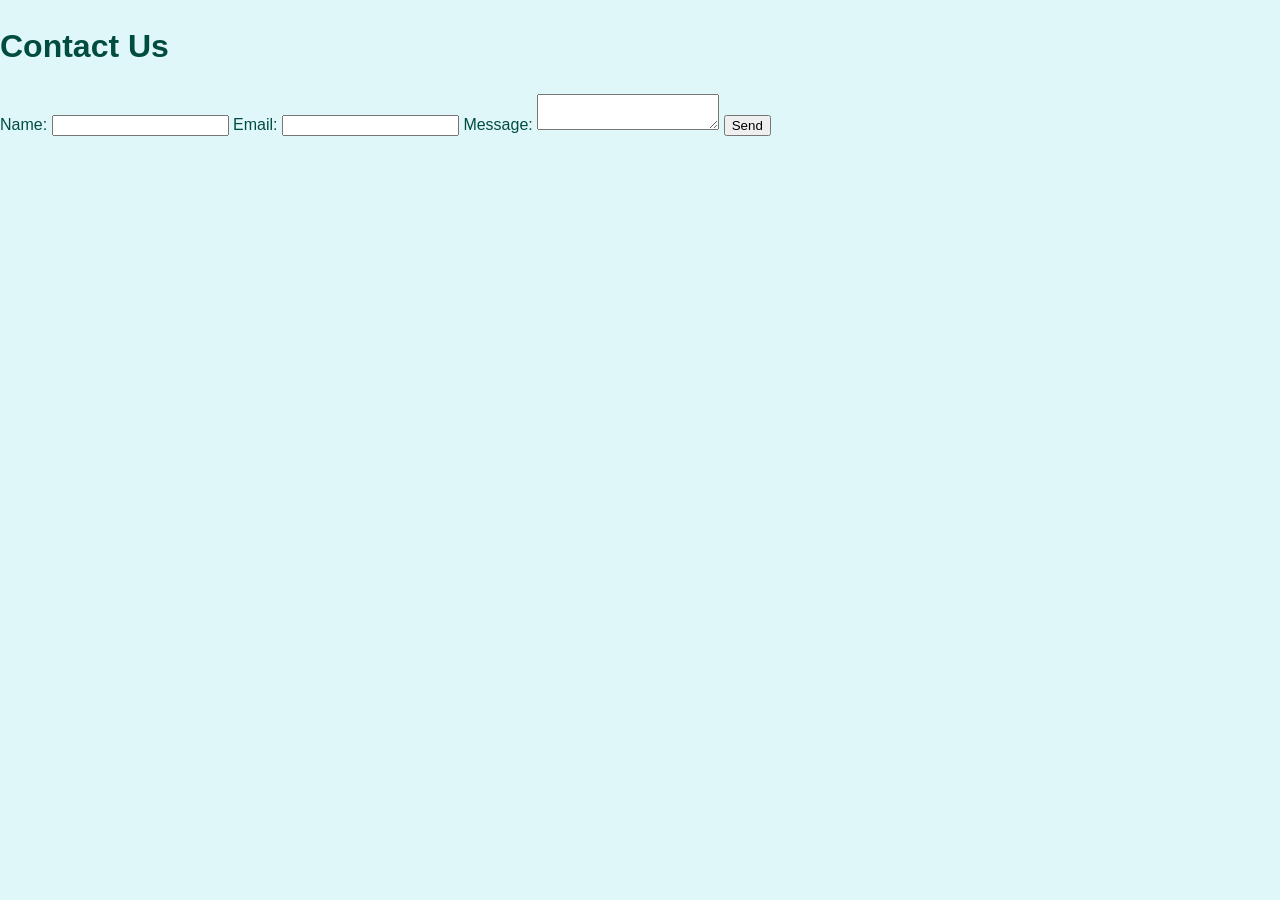
==== contact.html @ d06e441c "Create contact.html file with contact form integrated with Formspree" ====
<!DOCTYPE html>
<html lang="en">
<head>
    <meta charset="UTF-8">
    <meta name="viewport" content="width=device-width, initial-scale=1.0">
    <link rel="stylesheet" href="styles.css">
    <title>Contact Us</title>
</head>
<body>
    <h1>Contact Us</h1>
    <form action="https://formspree.io/f/YOUR_FORM_ID" method="POST">
        <label for="name">Name:</label>
        <input type="text" id="name" name="name" required>

        <label for="email">Email:</label>
        <input type="email" id="email" name="email" required>

        <label for="message">Message:</label>
        <textarea id="message" name="message" required></textarea>

        <button type="submit">Send</button>
    </form>
</body>
</html>
---- styles.css ----
.container {
    max-width: 1200px;
    margin: 0 auto;
    padding: 0 15px;
}

body {
    font-family: 'Arial', sans-serif;
    line-height: 1.6;
    background-color: #e0f7fa;
    color: #004d40;
    margin: 0;
    padding: 0;
}

header {
    background-color: #00897b;
    color: white;
    padding: 20px 0;
    text-align: center;
}

nav {
    display: flex;
    justify-content: center;
    background-color: #004d40;
}

nav a {
    color: #b2dfdb;
    padding: 15px 20px;
    text-decoration: none;
    text-align: center;
}

nav a:hover {
    background-color: #b2dfdb;
    color: #004d40;
}

section {
    padding: 40px 0;
}

footer {
    background-color: #00897b;
    color: white;
    text-align: center;
    padding: 20px 0;
    position: relative;
    bottom: 0;
    width: 100%;
}

.contact-form {
    background-color: white;
    border: 1px solid #b2dfdb;
    border-radius: 5px;
    padding: 20px;
    margin: 20px 0;
}

.contact-form input, .contact-form textarea {
    width: 100%;
    padding: 10px;
    margin: 10px 0;
}

.contact-form button {
    background-color: #00897b;
    color: white;
    padding: 10px 15px;
    border: none;
    border-radius: 5px;
    cursor: pointer;
}

.contact-form button:hover {
    background-color: #004d40;
}
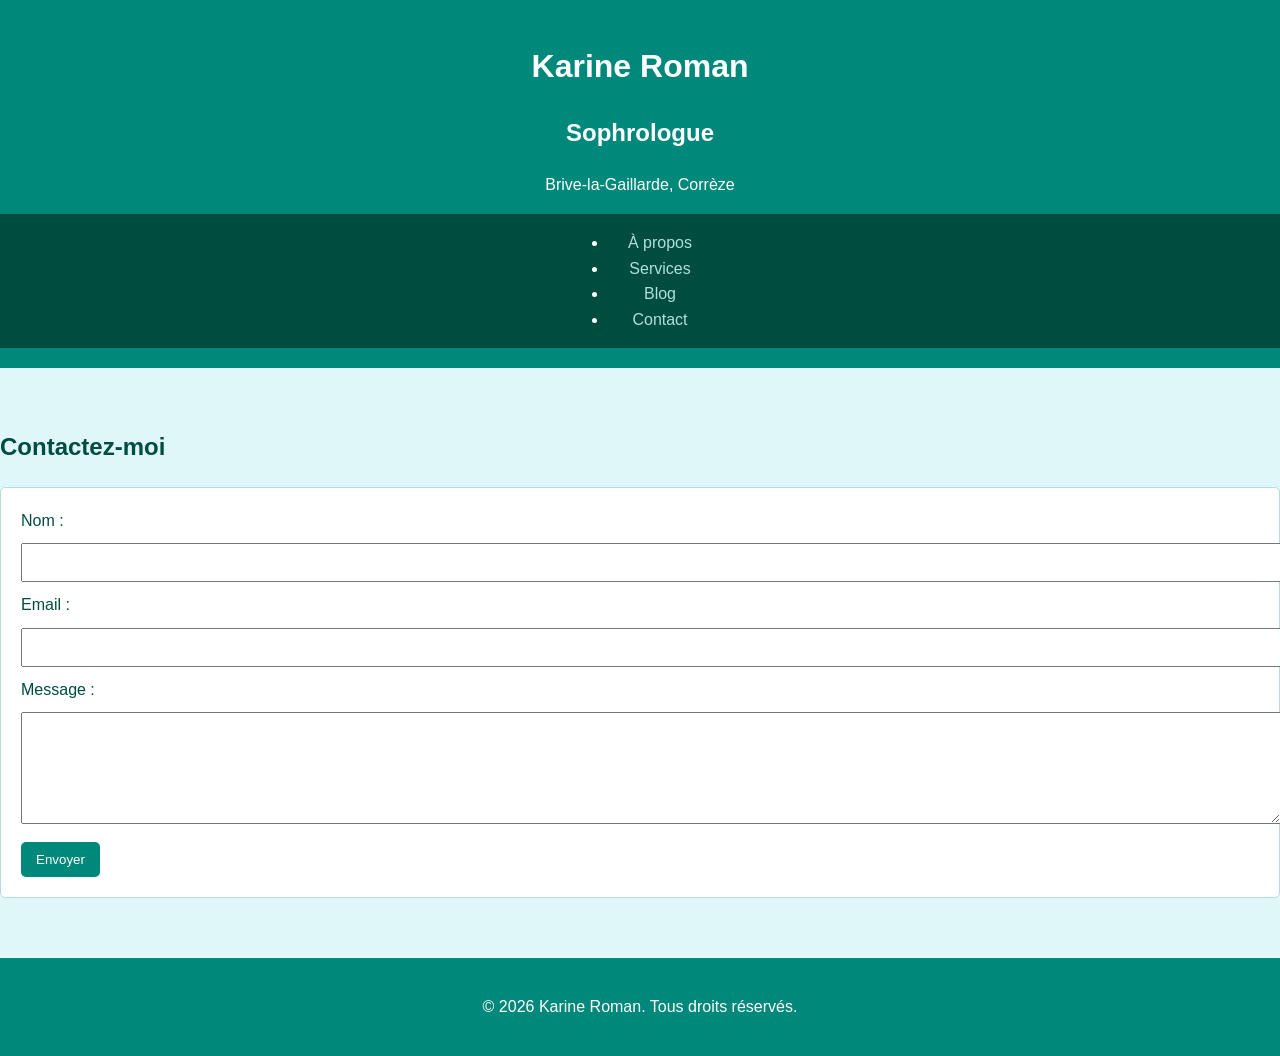
==== commit 0e121d14: "Configure GitHub Pages: replace contact.php with static contact.html using Formspree Agent-Logs-Url:" ====
--- a/contact.html
+++ b/contact.html
@@ -1,24 +1,46 @@
 <!DOCTYPE html>
-<html lang="en">
+<html lang="fr">
 <head>
     <meta charset="UTF-8">
     <meta name="viewport" content="width=device-width, initial-scale=1.0">
     <link rel="stylesheet" href="styles.css">
-    <title>Contact Us</title>
+    <title>Contact - Karine Roman Sophrologue</title>
 </head>
 <body>
-    <h1>Contact Us</h1>
-    <form action="https://formspree.io/f/YOUR_FORM_ID" method="POST">
-        <label for="name">Name:</label>
-        <input type="text" id="name" name="name" required>
+    <header>
+        <h1>Karine Roman</h1>
+        <h2>Sophrologue</h2>
+        <p>Brive-la-Gaillarde, Corrèze</p>
+        <nav>
+            <ul>
+                <li><a href="index.html#about">À propos</a></li>
+                <li><a href="index.html#services">Services</a></li>
+                <li><a href="index.html#blog">Blog</a></li>
+                <li><a href="contact.html">Contact</a></li>
+            </ul>
+        </nav>
+    </header>
+    <main>
+        <section id="contact">
+            <h2>Contactez-moi</h2>
+            <div class="contact-form">
+                <form action="https://formspree.io/f/YOUR_FORM_ID" method="POST">
+                    <label for="name">Nom :</label>
+                    <input type="text" id="name" name="name" required>
 
-        <label for="email">Email:</label>
-        <input type="email" id="email" name="email" required>
+                    <label for="email">Email :</label>
+                    <input type="email" id="email" name="_replyto" required>
 
-        <label for="message">Message:</label>
-        <textarea id="message" name="message" required></textarea>
+                    <label for="message">Message :</label>
+                    <textarea id="message" name="message" rows="6" required></textarea>
 
-        <button type="submit">Send</button>
-    </form>
+                    <button type="submit">Envoyer</button>
+                </form>
+            </div>
+        </section>
+    </main>
+    <footer>
+        <p>&copy; 2026 Karine Roman. Tous droits réservés.</p>
+    </footer>
 </body>
 </html>
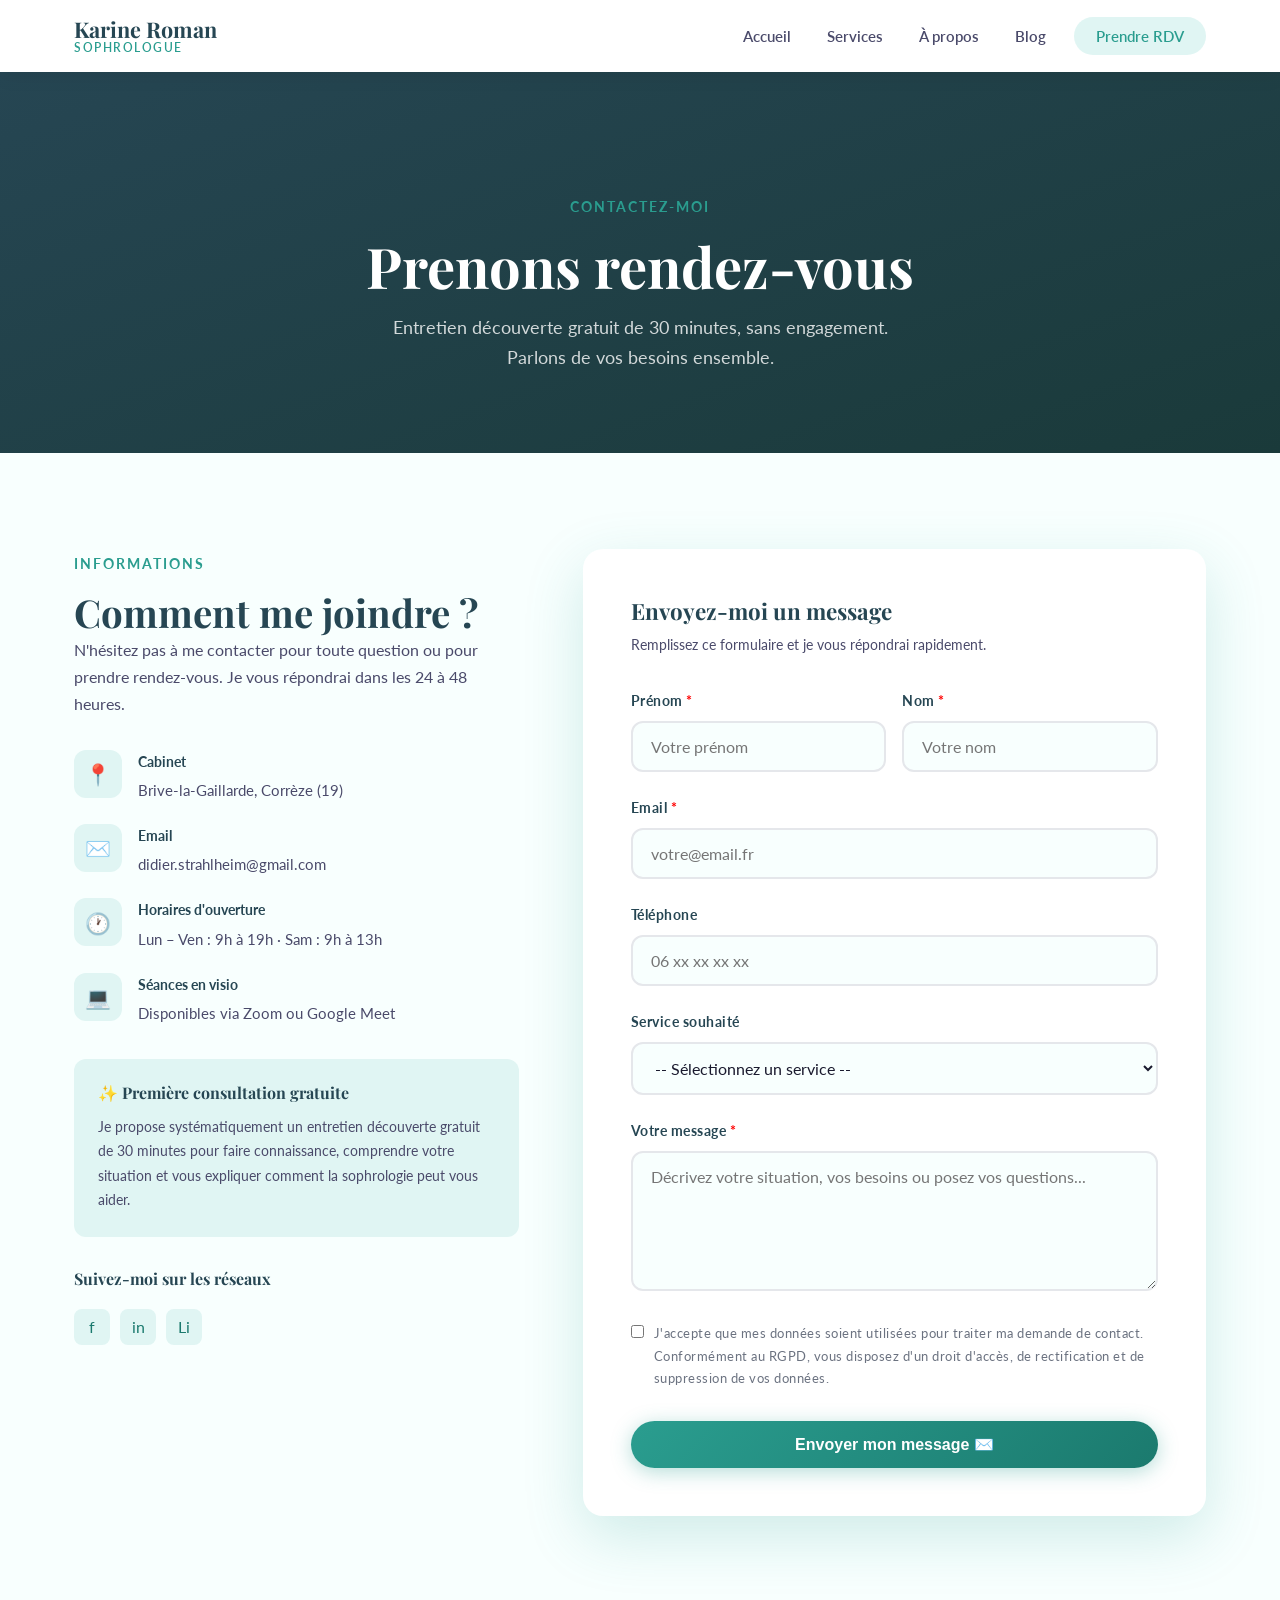
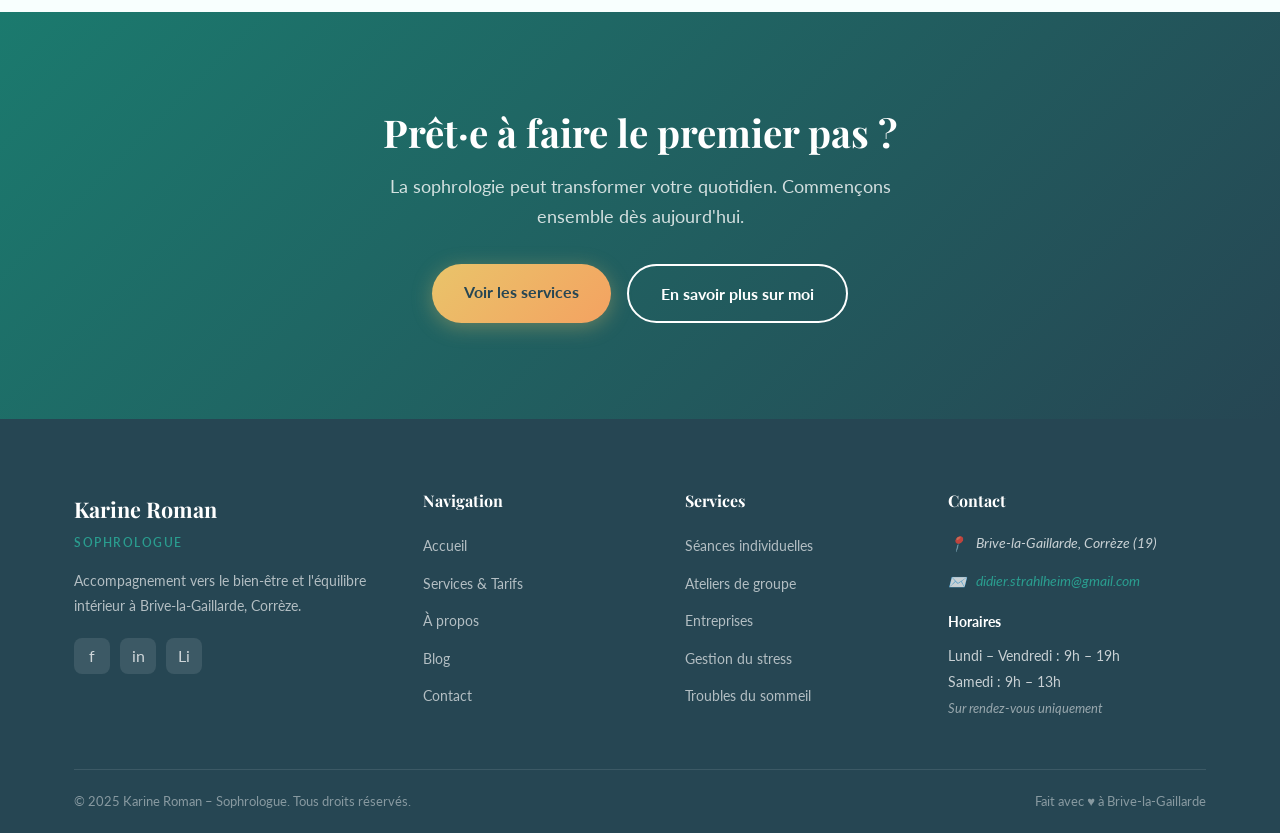
==== commit f33a2b93: "Transform Sophro website: professional multi-page site with modern design Agent-Logs-Url: https://gi" ====
--- a/contact.html
+++ b/contact.html
@@ -3,44 +3,256 @@
 <head>
     <meta charset="UTF-8">
     <meta name="viewport" content="width=device-width, initial-scale=1.0">
+    <meta name="description" content="Contactez Karine Roman, sophrologue à Brive-la-Gaillarde. Prenez rendez-vous pour une séance individuelle, un atelier ou un accompagnement en entreprise.">
+    <link rel="preconnect" href="https://fonts.googleapis.com">
+    <link rel="preconnect" href="https://fonts.gstatic.com" crossorigin>
+    <link href="https://fonts.googleapis.com/css2?family=Playfair+Display:wght@400;600;700&family=Lato:wght@300;400;700&display=swap" rel="stylesheet">
     <link rel="stylesheet" href="styles.css">
-    <title>Contact - Karine Roman Sophrologue</title>
+    <title>Contact & Rendez-vous – Karine Roman Sophrologue</title>
 </head>
 <body>
-    <header>
-        <h1>Karine Roman</h1>
-        <h2>Sophrologue</h2>
-        <p>Brive-la-Gaillarde, Corrèze</p>
-        <nav>
-            <ul>
-                <li><a href="index.html#about">À propos</a></li>
-                <li><a href="index.html#services">Services</a></li>
-                <li><a href="index.html#blog">Blog</a></li>
-                <li><a href="contact.html">Contact</a></li>
+
+    <!-- NAVIGATION -->
+    <nav class="navbar" role="navigation" aria-label="Navigation principale">
+        <div class="container">
+            <a href="index.html" class="navbar-brand" aria-label="Accueil Karine Roman Sophrologue">
+                <span class="brand-name">Karine Roman</span>
+                <span class="brand-tagline">Sophrologue</span>
+            </a>
+            <button class="navbar-toggle" id="navToggle" aria-expanded="false" aria-controls="navMenu" aria-label="Ouvrir le menu">
+                <span></span><span></span><span></span>
+            </button>
+            <ul class="navbar-menu" id="navMenu" role="menubar">
+                <li><a href="index.html" role="menuitem">Accueil</a></li>
+                <li><a href="services.html" role="menuitem">Services</a></li>
+                <li><a href="about.html" role="menuitem">À propos</a></li>
+                <li><a href="blog.html" role="menuitem">Blog</a></li>
+                <li><a href="contact.html" class="btn-nav active" role="menuitem">Prendre RDV</a></li>
             </ul>
-        </nav>
+        </div>
+    </nav>
+
+    <!-- PAGE HERO -->
+    <header class="page-hero" role="banner">
+        <div class="container">
+            <span class="section-label">Contactez-moi</span>
+            <h1>Prenons rendez-vous</h1>
+            <p>Entretien découverte gratuit de 30 minutes, sans engagement. Parlons de vos besoins ensemble.</p>
+        </div>
     </header>
+
     <main>
-        <section id="contact">
-            <h2>Contactez-moi</h2>
-            <div class="contact-form">
-                <form action="https://formspree.io/f/YOUR_FORM_ID" method="POST">
-                    <label for="name">Nom :</label>
-                    <input type="text" id="name" name="name" required>
-
-                    <label for="email">Email :</label>
-                    <input type="email" id="email" name="_replyto" required>
-
-                    <label for="message">Message :</label>
-                    <textarea id="message" name="message" rows="6" required></textarea>
-
-                    <button type="submit">Envoyer</button>
-                </form>
+        <section class="section" aria-labelledby="contact-heading">
+            <div class="container">
+                <div class="contact-grid">
+                    <!-- Info -->
+                    <div class="animate-left">
+                        <span class="section-label">Informations</span>
+                        <h2 id="contact-heading">Comment me joindre ?</h2>
+                        <p>N'hésitez pas à me contacter pour toute question ou pour prendre rendez-vous. Je vous répondrai dans les 24 à 48 heures.</p>
+                        <div class="contact-info-items">
+                            <div class="contact-info-item">
+                                <div class="contact-info-icon" aria-hidden="true">📍</div>
+                                <div class="contact-info-text">
+                                    <strong>Cabinet</strong>
+                                    <span>Brive-la-Gaillarde, Corrèze (19)</span>
+                                </div>
+                            </div>
+                            <div class="contact-info-item">
+                                <div class="contact-info-icon" aria-hidden="true">✉️</div>
+                                <div class="contact-info-text">
+                                    <strong>Email</strong>
+                                    <a href="mailto:didier.strahlheim@gmail.com">didier.strahlheim@gmail.com</a>
+                                </div>
+                            </div>
+                            <div class="contact-info-item">
+                                <div class="contact-info-icon" aria-hidden="true">🕐</div>
+                                <div class="contact-info-text">
+                                    <strong>Horaires d'ouverture</strong>
+                                    <span>Lun – Ven : 9h à 19h · Sam : 9h à 13h</span>
+                                </div>
+                            </div>
+                            <div class="contact-info-item">
+                                <div class="contact-info-icon" aria-hidden="true">💻</div>
+                                <div class="contact-info-text">
+                                    <strong>Séances en visio</strong>
+                                    <span>Disponibles via Zoom ou Google Meet</span>
+                                </div>
+                            </div>
+                        </div>
+
+                        <div style="background:var(--primary-light);border-radius:var(--radius);padding:24px;margin-top:1rem;">
+                            <h3 style="font-size:1rem;margin-bottom:0.75rem;color:var(--secondary);">✨ Première consultation gratuite</h3>
+                            <p style="font-size:0.9rem;margin:0;color:var(--text-medium);">Je propose systématiquement un entretien découverte gratuit de 30 minutes pour faire connaissance, comprendre votre situation et vous expliquer comment la sophrologie peut vous aider.</p>
+                        </div>
+
+                        <div style="margin-top:2rem;">
+                            <h3 style="font-size:1rem;margin-bottom:1rem;color:var(--secondary);">Suivez-moi sur les réseaux</h3>
+                            <div class="footer-social" aria-label="Réseaux sociaux">
+                                <a href="#" aria-label="Facebook" style="background:var(--primary-light);color:var(--primary-dark);">f</a>
+                                <a href="#" aria-label="Instagram" style="background:var(--primary-light);color:var(--primary-dark);">in</a>
+                                <a href="#" aria-label="LinkedIn" style="background:var(--primary-light);color:var(--primary-dark);">Li</a>
+                            </div>
+                        </div>
+                    </div>
+
+                    <!-- Formulaire -->
+                    <div class="contact-form-box animate-right">
+                        <h2 style="font-size:1.4rem;margin-bottom:0.5rem;text-align:left;">Envoyez-moi un message</h2>
+                        <p style="font-size:0.9rem;margin-bottom:2rem;">Remplissez ce formulaire et je vous répondrai rapidement.</p>
+
+                        <form action="https://formspree.io/f/xdoqpbwj" method="POST" id="contactForm" novalidate>
+                            <div class="form-row">
+                                <div class="form-group">
+                                    <label for="prenom">Prénom <span aria-hidden="true" style="color:red;">*</span></label>
+                                    <input type="text" id="prenom" name="prenom" placeholder="Votre prénom" required autocomplete="given-name" aria-required="true">
+                                </div>
+                                <div class="form-group">
+                                    <label for="nom">Nom <span aria-hidden="true" style="color:red;">*</span></label>
+                                    <input type="text" id="nom" name="nom" placeholder="Votre nom" required autocomplete="family-name" aria-required="true">
+                                </div>
+                            </div>
+                            <div class="form-group">
+                                <label for="email">Email <span aria-hidden="true" style="color:red;">*</span></label>
+                                <input type="email" id="email" name="email" placeholder="votre@email.fr" required autocomplete="email" aria-required="true">
+                            </div>
+                            <div class="form-group">
+                                <label for="telephone">Téléphone</label>
+                                <input type="tel" id="telephone" name="telephone" placeholder="06 xx xx xx xx" autocomplete="tel">
+                            </div>
+                            <div class="form-group">
+                                <label for="service">Service souhaité</label>
+                                <select id="service" name="service">
+                                    <option value="">-- Sélectionnez un service --</option>
+                                    <option value="decouverte">Entretien découverte gratuit</option>
+                                    <option value="individuelle">Séance individuelle</option>
+                                    <option value="forfait">Forfait 5 séances</option>
+                                    <option value="groupe">Atelier de groupe</option>
+                                    <option value="entreprise">Accompagnement entreprise</option>
+                                    <option value="autre">Autre / Renseignement</option>
+                                </select>
+                            </div>
+                            <div class="form-group">
+                                <label for="message">Votre message <span aria-hidden="true" style="color:red;">*</span></label>
+                                <textarea id="message" name="message" placeholder="Décrivez votre situation, vos besoins ou posez vos questions..." required aria-required="true"></textarea>
+                            </div>
+                            <div class="form-group" style="display:flex;align-items:flex-start;gap:10px;">
+                                <input type="checkbox" id="rgpd" name="rgpd" required style="width:auto;margin-top:3px;" aria-required="true">
+                                <label for="rgpd" style="font-size:0.82rem;font-weight:400;color:var(--text-light);">
+                                    J'accepte que mes données soient utilisées pour traiter ma demande de contact. Conformément au RGPD, vous disposez d'un droit d'accès, de rectification et de suppression de vos données.
+                                </label>
+                            </div>
+                            <button type="submit" class="btn btn-primary" style="width:100%;">
+                                Envoyer mon message ✉️
+                            </button>
+                        </form>
+                        <div class="form-success" id="formSuccess" role="alert">
+                            ✅ Merci pour votre message ! Je vous répondrai dans les 24 à 48 heures.
+                        </div>
+                    </div>
+                </div>
+            </div>
+        </section>
+
+        <!-- CTA -->
+        <section class="cta-section" aria-labelledby="cta-contact-heading">
+            <div class="container">
+                <h2 id="cta-contact-heading">Prêt·e à faire le premier pas ?</h2>
+                <p>La sophrologie peut transformer votre quotidien. Commençons ensemble dès aujourd'hui.</p>
+                <div class="cta-buttons">
+                    <a href="services.html" class="btn btn-accent">Voir les services</a>
+                    <a href="about.html" class="btn btn-outline">En savoir plus sur moi</a>
+                </div>
             </div>
         </section>
     </main>
-    <footer>
-        <p>&copy; 2026 Karine Roman. Tous droits réservés.</p>
+
+    <!-- FOOTER -->
+    <footer class="footer" role="contentinfo">
+        <div class="container">
+            <div class="footer-grid">
+                <div class="footer-brand">
+                    <span class="brand-name">Karine Roman</span>
+                    <span class="brand-tagline">Sophrologue</span>
+                    <p>Accompagnement vers le bien-être et l'équilibre intérieur à Brive-la-Gaillarde, Corrèze.</p>
+                    <div class="footer-social" aria-label="Réseaux sociaux">
+                        <a href="#" aria-label="Facebook">f</a>
+                        <a href="#" aria-label="Instagram">in</a>
+                        <a href="#" aria-label="LinkedIn">Li</a>
+                    </div>
+                </div>
+                <div>
+                    <h3 class="footer-heading">Navigation</h3>
+                    <ul class="footer-links">
+                        <li><a href="index.html">Accueil</a></li>
+                        <li><a href="services.html">Services & Tarifs</a></li>
+                        <li><a href="about.html">À propos</a></li>
+                        <li><a href="blog.html">Blog</a></li>
+                        <li><a href="contact.html">Contact</a></li>
+                    </ul>
+                </div>
+                <div>
+                    <h3 class="footer-heading">Services</h3>
+                    <ul class="footer-links">
+                        <li><a href="services.html">Séances individuelles</a></li>
+                        <li><a href="services.html">Ateliers de groupe</a></li>
+                        <li><a href="services.html">Entreprises</a></li>
+                        <li><a href="services.html">Gestion du stress</a></li>
+                        <li><a href="services.html">Troubles du sommeil</a></li>
+                    </ul>
+                </div>
+                <div>
+                    <h3 class="footer-heading">Contact</h3>
+                    <address>
+                        <div class="footer-contact-item">
+                            <span class="icon" aria-hidden="true">📍</span>
+                            <span>Brive-la-Gaillarde, Corrèze (19)</span>
+                        </div>
+                        <div class="footer-contact-item">
+                            <span class="icon" aria-hidden="true">✉️</span>
+                            <a href="mailto:didier.strahlheim@gmail.com">didier.strahlheim@gmail.com</a>
+                        </div>
+                    </address>
+                    <div class="footer-horaires" style="margin-top:1rem;">
+                        <strong style="color:#fff;display:block;margin-bottom:0.5rem;">Horaires</strong>
+                        Lundi – Vendredi : 9h – 19h<br>
+                        Samedi : 9h – 13h<br>
+                        <em style="font-size:0.82rem;opacity:0.7;">Sur rendez-vous uniquement</em>
+                    </div>
+                </div>
+            </div>
+            <div class="footer-bottom">
+                <span>© 2025 Karine Roman – Sophrologue. Tous droits réservés.</span>
+                <span>Fait avec ♥ à Brive-la-Gaillarde</span>
+            </div>
+        </div>
     </footer>
+
+    <button class="back-to-top" id="backToTop" aria-label="Retour en haut de page">↑</button>
+
+    <script>
+        const toggle = document.getElementById('navToggle');
+        const menu = document.getElementById('navMenu');
+        toggle.addEventListener('click', () => {
+            const open = menu.classList.toggle('open');
+            toggle.setAttribute('aria-expanded', open);
+        });
+
+        const btn = document.getElementById('backToTop');
+        window.addEventListener('scroll', () => {
+            btn.classList.toggle('visible', window.scrollY > 400);
+        });
+        btn.addEventListener('click', () => window.scrollTo({ top: 0, behavior: 'smooth' }));
+
+        const observer = new IntersectionObserver((entries) => {
+            entries.forEach(e => {
+                if (e.isIntersecting) {
+                    e.target.style.opacity = '1';
+                    e.target.style.transform = 'none';
+                }
+            });
+        }, { threshold: 0.1 });
+        document.querySelectorAll('.animate-up, .animate-left, .animate-right').forEach(el => observer.observe(el));
+    </script>
 </body>
-</html>+</html>
--- a/styles.css
+++ b/styles.css
@@ -1,80 +1,1703 @@
-.container {
-    max-width: 1200px;
-    margin: 0 auto;
-    padding: 0 15px;
-}
-
-body {
-    font-family: 'Arial', sans-serif;
-    line-height: 1.6;
-    background-color: #e0f7fa;
-    color: #004d40;
+/* =========================================
+   SOPHRO - Karine Roman - Styles CSS
+   Design moderne et professionnel
+   ========================================= */
+
+/* --- Variables CSS --- */
+:root {
+    --primary: #2a9d8f;
+    --primary-dark: #1b7a6e;
+    --primary-light: #e0f5f3;
+    --secondary: #264653;
+    --accent: #e9c46a;
+    --accent-dark: #f4a261;
+    --text-dark: #1a1a2e;
+    --text-medium: #4a4a6a;
+    --text-light: #6b7280;
+    --bg-light: #f8fffe;
+    --bg-section: #f0faf9;
+    --white: #ffffff;
+    --shadow-sm: 0 2px 8px rgba(42,157,143,0.10);
+    --shadow-md: 0 8px 30px rgba(42,157,143,0.15);
+    --shadow-lg: 0 20px 60px rgba(42,157,143,0.20);
+    --radius: 12px;
+    --radius-lg: 20px;
+    --transition: all 0.3s ease;
+    --font-heading: 'Playfair Display', Georgia, serif;
+    --font-body: 'Lato', 'Open Sans', Arial, sans-serif;
+}
+
+/* --- Reset & Base --- */
+*, *::before, *::after {
+    box-sizing: border-box;
     margin: 0;
     padding: 0;
 }
 
-header {
-    background-color: #00897b;
-    color: white;
+html {
+    scroll-behavior: smooth;
+}
+
+body {
+    font-family: var(--font-body);
+    font-size: 16px;
+    line-height: 1.7;
+    color: var(--text-dark);
+    background-color: var(--bg-light);
+}
+
+img {
+    max-width: 100%;
+    height: auto;
+    display: block;
+}
+
+a {
+    color: var(--primary);
+    text-decoration: none;
+    transition: var(--transition);
+}
+
+a:hover {
+    color: var(--primary-dark);
+}
+
+ul {
+    list-style: none;
+}
+
+.container {
+    max-width: 1180px;
+    margin: 0 auto;
+    padding: 0 24px;
+}
+
+/* --- Typography --- */
+h1, h2, h3, h4 {
+    font-family: var(--font-heading);
+    line-height: 1.25;
+    color: var(--secondary);
+}
+
+h1 { font-size: clamp(2rem, 5vw, 3.5rem); }
+h2 { font-size: clamp(1.6rem, 3.5vw, 2.4rem); }
+h3 { font-size: clamp(1.2rem, 2.5vw, 1.6rem); }
+h4 { font-size: 1.1rem; }
+
+p { margin-bottom: 1rem; color: var(--text-medium); }
+
+.section-title {
+    text-align: center;
+    margin-bottom: 0.5rem;
+}
+
+.section-subtitle {
+    text-align: center;
+    color: var(--text-light);
+    font-size: 1.1rem;
+    margin-bottom: 3rem;
+    max-width: 640px;
+    margin-left: auto;
+    margin-right: auto;
+}
+
+.section-label {
+    display: inline-block;
+    color: var(--primary);
+    font-size: 0.85rem;
+    font-weight: 700;
+    letter-spacing: 2px;
+    text-transform: uppercase;
+    margin-bottom: 0.75rem;
+}
+
+/* --- Buttons --- */
+.btn {
+    display: inline-block;
+    padding: 14px 32px;
+    border-radius: 50px;
+    font-size: 1rem;
+    font-weight: 700;
+    cursor: pointer;
+    border: none;
+    transition: var(--transition);
+    text-align: center;
+}
+
+.btn-primary {
+    background: linear-gradient(135deg, var(--primary) 0%, var(--primary-dark) 100%);
+    color: var(--white);
+    box-shadow: 0 4px 20px rgba(42,157,143,0.35);
+}
+
+.btn-primary:hover {
+    transform: translateY(-2px);
+    box-shadow: 0 8px 28px rgba(42,157,143,0.45);
+    color: var(--white);
+}
+
+.btn-outline {
+    background: transparent;
+    color: var(--white);
+    border: 2px solid var(--white);
+}
+
+.btn-outline:hover {
+    background: var(--white);
+    color: var(--primary);
+}
+
+.btn-accent {
+    background: linear-gradient(135deg, var(--accent) 0%, var(--accent-dark) 100%);
+    color: var(--secondary);
+    box-shadow: 0 4px 20px rgba(233,196,106,0.35);
+}
+
+.btn-accent:hover {
+    transform: translateY(-2px);
+    box-shadow: 0 8px 28px rgba(233,196,106,0.45);
+    color: var(--secondary);
+}
+
+/* =========================================
+   NAVIGATION
+   ========================================= */
+.navbar {
+    position: sticky;
+    top: 0;
+    z-index: 1000;
+    background: rgba(255,255,255,0.97);
+    backdrop-filter: blur(10px);
+    box-shadow: 0 2px 20px rgba(0,0,0,0.08);
+    transition: var(--transition);
+}
+
+.navbar .container {
+    display: flex;
+    align-items: center;
+    justify-content: space-between;
+    height: 72px;
+}
+
+.navbar-brand {
+    display: flex;
+    flex-direction: column;
+    line-height: 1.1;
+}
+
+.navbar-brand .brand-name {
+    font-family: var(--font-heading);
+    font-size: 1.35rem;
+    font-weight: 700;
+    color: var(--secondary);
+    white-space: nowrap;
+}
+
+.navbar-brand .brand-tagline {
+    font-size: 0.72rem;
+    color: var(--primary);
+    letter-spacing: 1.5px;
+    text-transform: uppercase;
+    font-weight: 600;
+}
+
+.navbar-menu {
+    display: flex;
+    align-items: center;
+    gap: 0.25rem;
+}
+
+.navbar-menu a {
+    padding: 8px 16px;
+    border-radius: 8px;
+    font-size: 0.95rem;
+    font-weight: 600;
+    color: var(--text-medium);
+    transition: var(--transition);
+}
+
+.navbar-menu a:hover,
+.navbar-menu a.active {
+    color: var(--primary);
+    background: var(--primary-light);
+}
+
+.navbar-menu .btn-nav {
+    background: var(--primary);
+    color: var(--white);
+    padding: 10px 22px;
+    border-radius: 50px;
+    margin-left: 0.5rem;
+}
+
+.navbar-menu .btn-nav:hover {
+    background: var(--primary-dark);
+    color: var(--white);
+    transform: translateY(-1px);
+}
+
+/* Mobile menu toggle */
+.navbar-toggle {
+    display: none;
+    flex-direction: column;
+    gap: 5px;
+    background: none;
+    border: none;
+    cursor: pointer;
+    padding: 6px;
+}
+
+.navbar-toggle span {
+    display: block;
+    width: 26px;
+    height: 2px;
+    background: var(--secondary);
+    border-radius: 2px;
+    transition: var(--transition);
+}
+
+/* =========================================
+   HERO SECTION
+   ========================================= */
+.hero {
+    position: relative;
+    min-height: 100vh;
+    display: flex;
+    align-items: center;
+    overflow: hidden;
+    background: linear-gradient(160deg, var(--secondary) 0%, #1a3a3a 100%);
+}
+
+.hero-bg {
+    position: absolute;
+    inset: 0;
+    background: url('https://images.unsplash.com/photo-1506905925346-21bda4d32df4?w=1600&q=80') center/cover no-repeat;
+    opacity: 0.25;
+}
+
+.hero-content {
+    position: relative;
+    z-index: 2;
+    max-width: 720px;
+}
+
+.hero-badge {
+    display: inline-flex;
+    align-items: center;
+    gap: 8px;
+    background: rgba(42,157,143,0.25);
+    border: 1px solid rgba(42,157,143,0.5);
+    color: #7dd8d0;
+    padding: 8px 18px;
+    border-radius: 50px;
+    font-size: 0.85rem;
+    font-weight: 600;
+    letter-spacing: 1px;
+    text-transform: uppercase;
+    margin-bottom: 1.5rem;
+}
+
+.hero h1 {
+    color: var(--white);
+    margin-bottom: 1rem;
+    text-shadow: 0 2px 20px rgba(0,0,0,0.3);
+}
+
+.hero h1 span {
+    color: #7dd8d0;
+}
+
+.hero-desc {
+    color: rgba(255,255,255,0.85);
+    font-size: 1.15rem;
+    margin-bottom: 2rem;
+    max-width: 540px;
+}
+
+.hero-cta {
+    display: flex;
+    flex-wrap: wrap;
+    gap: 1rem;
+    align-items: center;
+}
+
+.hero-scroll {
+    position: absolute;
+    bottom: 32px;
+    left: 50%;
+    transform: translateX(-50%);
+    z-index: 2;
+    display: flex;
+    flex-direction: column;
+    align-items: center;
+    gap: 8px;
+    color: rgba(255,255,255,0.6);
+    font-size: 0.8rem;
+    letter-spacing: 1px;
+    text-transform: uppercase;
+}
+
+.hero-scroll::after {
+    content: '';
+    width: 1px;
+    height: 40px;
+    background: rgba(255,255,255,0.3);
+    animation: scrollLine 2s ease-in-out infinite;
+}
+
+@keyframes scrollLine {
+    0%, 100% { opacity: 1; transform: scaleY(1); transform-origin: top; }
+    50% { opacity: 0.3; transform: scaleY(0.5); transform-origin: top; }
+}
+
+/* =========================================
+   FEATURE STRIP
+   ========================================= */
+.feature-strip {
+    background: var(--white);
+    box-shadow: var(--shadow-md);
+}
+
+.feature-strip .container {
+    display: grid;
+    grid-template-columns: repeat(4, 1fr);
+    divide-x: 1px solid var(--primary-light);
+}
+
+.feature-item {
+    display: flex;
+    align-items: center;
+    gap: 16px;
+    padding: 28px 24px;
+    border-right: 1px solid #e8f5f3;
+    transition: var(--transition);
+}
+
+.feature-item:last-child { border-right: none; }
+
+.feature-item:hover { background: var(--primary-light); }
+
+.feature-icon {
+    font-size: 2rem;
+    flex-shrink: 0;
+}
+
+.feature-text strong {
+    display: block;
+    color: var(--secondary);
+    font-size: 0.95rem;
+    margin-bottom: 2px;
+}
+
+.feature-text span {
+    color: var(--text-light);
+    font-size: 0.82rem;
+}
+
+/* =========================================
+   SECTIONS GÉNÉRIQUES
+   ========================================= */
+.section {
+    padding: 96px 0;
+}
+
+.section-alt {
+    background: var(--bg-section);
+}
+
+/* =========================================
+   SERVICES CARDS
+   ========================================= */
+.services-grid {
+    display: grid;
+    grid-template-columns: repeat(auto-fit, minmax(280px, 1fr));
+    gap: 28px;
+}
+
+.service-card {
+    background: var(--white);
+    border-radius: var(--radius-lg);
+    overflow: hidden;
+    box-shadow: var(--shadow-sm);
+    transition: var(--transition);
+    display: flex;
+    flex-direction: column;
+}
+
+.service-card:hover {
+    transform: translateY(-6px);
+    box-shadow: var(--shadow-lg);
+}
+
+.service-card-img {
+    width: 100%;
+    height: 200px;
+    object-fit: cover;
+}
+
+.service-card-body {
+    padding: 28px;
+    flex: 1;
+    display: flex;
+    flex-direction: column;
+}
+
+.service-card-icon {
+    font-size: 2.2rem;
+    margin-bottom: 1rem;
+}
+
+.service-card-body h3 {
+    margin-bottom: 0.75rem;
+    color: var(--secondary);
+}
+
+.service-card-body p {
+    flex: 1;
+    font-size: 0.95rem;
+}
+
+.service-price {
+    display: inline-block;
+    margin-top: 1.25rem;
+    background: var(--primary-light);
+    color: var(--primary-dark);
+    padding: 6px 16px;
+    border-radius: 50px;
+    font-size: 0.9rem;
+    font-weight: 700;
+}
+
+/* =========================================
+   À PROPOS - ABOUT PREVIEW
+   ========================================= */
+.about-grid {
+    display: grid;
+    grid-template-columns: 1fr 1fr;
+    gap: 64px;
+    align-items: center;
+}
+
+.about-img-wrap {
+    position: relative;
+}
+
+.about-img-wrap img {
+    border-radius: var(--radius-lg);
+    width: 100%;
+    height: 480px;
+    object-fit: cover;
+    box-shadow: var(--shadow-lg);
+}
+
+.about-img-badge {
+    position: absolute;
+    bottom: -24px;
+    right: -24px;
+    background: var(--accent);
+    color: var(--secondary);
+    padding: 20px 24px;
+    border-radius: var(--radius);
+    text-align: center;
+    box-shadow: var(--shadow-md);
+}
+
+.about-img-badge strong {
+    display: block;
+    font-size: 2rem;
+    font-family: var(--font-heading);
+    line-height: 1;
+}
+
+.about-img-badge span {
+    font-size: 0.8rem;
+    font-weight: 700;
+}
+
+.about-content .section-label {
+    text-align: left;
+}
+
+.about-content h2 {
+    text-align: left;
+    margin-bottom: 1rem;
+}
+
+.about-features {
+    margin: 1.5rem 0;
+    display: flex;
+    flex-direction: column;
+    gap: 12px;
+}
+
+.about-feature {
+    display: flex;
+    align-items: flex-start;
+    gap: 12px;
+}
+
+.about-feature-icon {
+    color: var(--primary);
+    font-size: 1.2rem;
+    flex-shrink: 0;
+    margin-top: 2px;
+}
+
+.about-feature p {
+    margin: 0;
+    font-size: 0.95rem;
+}
+
+/* =========================================
+   TESTIMONIALS
+   ========================================= */
+.testimonials-grid {
+    display: grid;
+    grid-template-columns: repeat(auto-fit, minmax(300px, 1fr));
+    gap: 28px;
+}
+
+.testimonial-card {
+    background: var(--white);
+    border-radius: var(--radius-lg);
+    padding: 32px;
+    box-shadow: var(--shadow-sm);
+    position: relative;
+    transition: var(--transition);
+    border-top: 4px solid var(--primary);
+}
+
+.testimonial-card:hover {
+    transform: translateY(-4px);
+    box-shadow: var(--shadow-md);
+}
+
+.testimonial-stars {
+    color: var(--accent-dark);
+    font-size: 1.1rem;
+    margin-bottom: 1rem;
+    letter-spacing: 2px;
+}
+
+.testimonial-text {
+    font-style: italic;
+    color: var(--text-medium);
+    margin-bottom: 1.5rem;
+    line-height: 1.8;
+}
+
+.testimonial-author {
+    display: flex;
+    align-items: center;
+    gap: 12px;
+}
+
+.testimonial-avatar {
+    width: 48px;
+    height: 48px;
+    border-radius: 50%;
+    background: var(--primary-light);
+    display: flex;
+    align-items: center;
+    justify-content: center;
+    font-size: 1.4rem;
+    flex-shrink: 0;
+}
+
+.testimonial-info strong {
+    display: block;
+    color: var(--secondary);
+    font-size: 0.95rem;
+}
+
+.testimonial-info span {
+    color: var(--text-light);
+    font-size: 0.82rem;
+}
+
+/* =========================================
+   BLOG CARDS
+   ========================================= */
+.blog-grid {
+    display: grid;
+    grid-template-columns: repeat(auto-fit, minmax(320px, 1fr));
+    gap: 32px;
+}
+
+.blog-card {
+    background: var(--white);
+    border-radius: var(--radius-lg);
+    overflow: hidden;
+    box-shadow: var(--shadow-sm);
+    transition: var(--transition);
+    display: flex;
+    flex-direction: column;
+}
+
+.blog-card:hover {
+    transform: translateY(-6px);
+    box-shadow: var(--shadow-lg);
+}
+
+.blog-card-img {
+    width: 100%;
+    height: 220px;
+    object-fit: cover;
+    transition: transform 0.4s ease;
+}
+
+.blog-card:hover .blog-card-img {
+    transform: scale(1.04);
+}
+
+.blog-card-img-wrap {
+    overflow: hidden;
+}
+
+.blog-card-body {
+    padding: 28px;
+    flex: 1;
+    display: flex;
+    flex-direction: column;
+}
+
+.blog-tag {
+    display: inline-block;
+    background: var(--primary-light);
+    color: var(--primary-dark);
+    padding: 4px 12px;
+    border-radius: 50px;
+    font-size: 0.78rem;
+    font-weight: 700;
+    text-transform: uppercase;
+    letter-spacing: 1px;
+    margin-bottom: 0.75rem;
+}
+
+.blog-card-body h3 {
+    font-size: 1.15rem;
+    margin-bottom: 0.75rem;
+    color: var(--secondary);
+}
+
+.blog-card-body p {
+    font-size: 0.93rem;
+    flex: 1;
+}
+
+.blog-card-meta {
+    display: flex;
+    align-items: center;
+    gap: 6px;
+    color: var(--text-light);
+    font-size: 0.82rem;
+    margin-top: 1.25rem;
+}
+
+.blog-read-more {
+    color: var(--primary);
+    font-weight: 700;
+    font-size: 0.9rem;
+    display: inline-flex;
+    align-items: center;
+    gap: 4px;
+    margin-top: 1rem;
+}
+
+.blog-read-more:hover {
+    gap: 8px;
+}
+
+/* =========================================
+   CTA SECTION
+   ========================================= */
+.cta-section {
+    background: linear-gradient(135deg, var(--primary-dark) 0%, var(--secondary) 100%);
+    padding: 96px 0;
+    text-align: center;
+    position: relative;
+    overflow: hidden;
+}
+
+.cta-section::before {
+    content: '';
+    position: absolute;
+    inset: 0;
+    background: url('https://images.unsplash.com/photo-1518611012118-696072aa579a?w=1600&q=80') center/cover no-repeat;
+    opacity: 0.1;
+}
+
+.cta-section .container {
+    position: relative;
+    z-index: 2;
+}
+
+.cta-section h2 {
+    color: var(--white);
+    margin-bottom: 1rem;
+}
+
+.cta-section p {
+    color: rgba(255,255,255,0.8);
+    font-size: 1.1rem;
+    max-width: 540px;
+    margin: 0 auto 2rem;
+}
+
+.cta-buttons {
+    display: flex;
+    gap: 1rem;
+    justify-content: center;
+    flex-wrap: wrap;
+}
+
+/* =========================================
+   PAGE HERO (sous-pages)
+   ========================================= */
+.page-hero {
+    background: linear-gradient(160deg, var(--secondary) 0%, #1a3a3a 100%);
+    padding: 120px 0 80px;
+    text-align: center;
+    position: relative;
+    overflow: hidden;
+}
+
+.page-hero::before {
+    content: '';
+    position: absolute;
+    inset: 0;
+    background: url('https://images.unsplash.com/photo-1506905925346-21bda4d32df4?w=1600&q=80') center/cover no-repeat;
+    opacity: 0.15;
+}
+
+.page-hero .container {
+    position: relative;
+    z-index: 2;
+}
+
+.page-hero h1 {
+    color: var(--white);
+    margin-bottom: 0.75rem;
+}
+
+.page-hero p {
+    color: rgba(255,255,255,0.8);
+    font-size: 1.1rem;
+    max-width: 540px;
+    margin: 0 auto;
+}
+
+/* =========================================
+   SERVICES PAGE
+   ========================================= */
+.services-detail {
+    display: grid;
+    grid-template-columns: 1fr 1fr;
+    gap: 64px;
+    align-items: center;
+    margin-bottom: 80px;
+}
+
+.services-detail.reverse {
+    direction: rtl;
+}
+
+.services-detail.reverse > * {
+    direction: ltr;
+}
+
+.services-detail img {
+    border-radius: var(--radius-lg);
+    width: 100%;
+    height: 380px;
+    object-fit: cover;
+    box-shadow: var(--shadow-md);
+}
+
+.service-detail-content h2 {
+    text-align: left;
+    margin-bottom: 1rem;
+}
+
+.service-detail-content p {
+    margin-bottom: 1rem;
+}
+
+.service-detail-list {
+    margin: 1.25rem 0;
+    display: flex;
+    flex-direction: column;
+    gap: 10px;
+}
+
+.service-detail-list li {
+    display: flex;
+    align-items: flex-start;
+    gap: 10px;
+    font-size: 0.95rem;
+    color: var(--text-medium);
+}
+
+.service-detail-list li::before {
+    content: '✓';
+    color: var(--primary);
+    font-weight: 700;
+    flex-shrink: 0;
+    margin-top: 1px;
+}
+
+.service-pricing-box {
+    background: var(--primary-light);
+    border-radius: var(--radius);
+    padding: 20px 24px;
+    margin: 1.5rem 0;
+    border-left: 4px solid var(--primary);
+}
+
+.service-pricing-box .price {
+    font-size: 1.5rem;
+    font-weight: 700;
+    color: var(--primary-dark);
+    font-family: var(--font-heading);
+}
+
+.service-pricing-box .price-detail {
+    font-size: 0.88rem;
+    color: var(--text-light);
+    margin: 0;
+}
+
+/* =========================================
+   ABOUT PAGE
+   ========================================= */
+.about-bio-grid {
+    display: grid;
+    grid-template-columns: 1fr 1.6fr;
+    gap: 64px;
+    align-items: start;
+}
+
+.about-bio-img {
+    border-radius: var(--radius-lg);
+    width: 100%;
+    height: 520px;
+    object-fit: cover;
+    box-shadow: var(--shadow-lg);
+    position: sticky;
+    top: 100px;
+}
+
+.about-bio-content h2 {
+    text-align: left;
+    margin-bottom: 1rem;
+}
+
+.about-bio-content .section-label {
+    text-align: left;
+}
+
+.formations-grid {
+    display: grid;
+    grid-template-columns: repeat(auto-fit, minmax(260px, 1fr));
+    gap: 24px;
+    margin-top: 2rem;
+}
+
+.formation-card {
+    background: var(--white);
+    border-radius: var(--radius);
+    padding: 24px;
+    box-shadow: var(--shadow-sm);
+    border-top: 3px solid var(--primary);
+    transition: var(--transition);
+}
+
+.formation-card:hover {
+    transform: translateY(-4px);
+    box-shadow: var(--shadow-md);
+}
+
+.formation-card .year {
+    color: var(--primary);
+    font-weight: 700;
+    font-size: 0.85rem;
+    letter-spacing: 1px;
+    margin-bottom: 0.5rem;
+}
+
+.formation-card h4 {
+    color: var(--secondary);
+    margin-bottom: 0.5rem;
+}
+
+.formation-card p {
+    font-size: 0.88rem;
+    margin: 0;
+    color: var(--text-light);
+}
+
+.approach-grid {
+    display: grid;
+    grid-template-columns: repeat(auto-fit, minmax(240px, 1fr));
+    gap: 24px;
+}
+
+.approach-card {
+    text-align: center;
+    padding: 32px 24px;
+    background: var(--white);
+    border-radius: var(--radius-lg);
+    box-shadow: var(--shadow-sm);
+    transition: var(--transition);
+}
+
+.approach-card:hover {
+    transform: translateY(-4px);
+    box-shadow: var(--shadow-md);
+    background: var(--primary-light);
+}
+
+.approach-icon {
+    font-size: 2.5rem;
+    margin-bottom: 1rem;
+}
+
+.approach-card h3 {
+    margin-bottom: 0.75rem;
+    font-size: 1.1rem;
+}
+
+.approach-card p {
+    font-size: 0.9rem;
+    margin: 0;
+}
+
+/* =========================================
+   CONTACT PAGE
+   ========================================= */
+.contact-grid {
+    display: grid;
+    grid-template-columns: 1fr 1.4fr;
+    gap: 64px;
+    align-items: start;
+}
+
+.contact-info h2 {
+    text-align: left;
+    margin-bottom: 1rem;
+}
+
+.contact-info .section-label {
+    text-align: left;
+}
+
+.contact-info-items {
+    margin: 2rem 0;
+    display: flex;
+    flex-direction: column;
+    gap: 20px;
+}
+
+.contact-info-item {
+    display: flex;
+    align-items: flex-start;
+    gap: 16px;
+}
+
+.contact-info-icon {
+    width: 48px;
+    height: 48px;
+    background: var(--primary-light);
+    border-radius: 12px;
+    display: flex;
+    align-items: center;
+    justify-content: center;
+    font-size: 1.3rem;
+    flex-shrink: 0;
+}
+
+.contact-info-text strong {
+    display: block;
+    color: var(--secondary);
+    font-size: 0.9rem;
+    margin-bottom: 2px;
+}
+
+.contact-info-text span,
+.contact-info-text a {
+    color: var(--text-medium);
+    font-size: 0.95rem;
+}
+
+.contact-form-box {
+    background: var(--white);
+    border-radius: var(--radius-lg);
+    padding: 48px;
+    box-shadow: var(--shadow-lg);
+}
+
+.form-group {
+    margin-bottom: 24px;
+}
+
+.form-group label {
+    display: block;
+    font-size: 0.88rem;
+    font-weight: 700;
+    color: var(--secondary);
+    margin-bottom: 8px;
+    letter-spacing: 0.5px;
+}
+
+.form-group input,
+.form-group textarea,
+.form-group select {
+    width: 100%;
+    padding: 14px 18px;
+    border: 2px solid #e5e7eb;
+    border-radius: var(--radius);
+    font-size: 1rem;
+    font-family: var(--font-body);
+    color: var(--text-dark);
+    background: var(--bg-light);
+    transition: var(--transition);
+    outline: none;
+}
+
+.form-group input:focus,
+.form-group textarea:focus,
+.form-group select:focus {
+    border-color: var(--primary);
+    background: var(--white);
+    box-shadow: 0 0 0 4px rgba(42,157,143,0.12);
+}
+
+.form-group textarea {
+    resize: vertical;
+    min-height: 140px;
+}
+
+.form-row {
+    display: grid;
+    grid-template-columns: 1fr 1fr;
+    gap: 16px;
+}
+
+.form-success {
+    display: none;
+    background: var(--primary-light);
+    border: 1px solid var(--primary);
+    color: var(--primary-dark);
+    padding: 20px;
+    border-radius: var(--radius);
+    text-align: center;
+    margin-top: 1rem;
+    font-weight: 600;
+}
+
+/* =========================================
+   BLOG PAGE
+   ========================================= */
+.blog-featured {
+    display: grid;
+    grid-template-columns: 1.4fr 1fr;
+    gap: 48px;
+    align-items: center;
+    background: var(--white);
+    border-radius: var(--radius-lg);
+    overflow: hidden;
+    box-shadow: var(--shadow-md);
+    margin-bottom: 64px;
+}
+
+.blog-featured img {
+    width: 100%;
+    height: 380px;
+    object-fit: cover;
+}
+
+.blog-featured-body {
+    padding: 48px 48px 48px 0;
+}
+
+.blog-featured-body h2 {
+    text-align: left;
+    margin-bottom: 1rem;
+}
+
+/* Blog article inline */
+.blog-article {
+    max-width: 800px;
+    margin: 0 auto;
+}
+
+.blog-article h1 {
+    margin-bottom: 1rem;
+    text-align: left;
+}
+
+.blog-article .blog-article-meta {
+    display: flex;
+    align-items: center;
+    gap: 16px;
+    margin-bottom: 2rem;
+    padding-bottom: 1.5rem;
+    border-bottom: 1px solid #e5e7eb;
+    color: var(--text-light);
+    font-size: 0.9rem;
+}
+
+.blog-article h2 {
+    font-size: 1.5rem;
+    text-align: left;
+    margin: 2rem 0 0.75rem;
+    color: var(--primary-dark);
+}
+
+.blog-article p {
+    margin-bottom: 1.25rem;
+    line-height: 1.9;
+}
+
+.blog-article ul, .blog-article ol {
+    margin: 1rem 0 1.25rem 1.5rem;
+}
+
+.blog-article li {
+    margin-bottom: 0.5rem;
+    color: var(--text-medium);
+}
+
+/* =========================================
+   FAQ (Services)
+   ========================================= */
+.faq-list {
+    max-width: 720px;
+    margin: 0 auto;
+}
+
+.faq-item {
+    border-bottom: 1px solid #e5e7eb;
+}
+
+.faq-question {
+    width: 100%;
+    background: none;
+    border: none;
+    text-align: left;
     padding: 20px 0;
+    font-size: 1rem;
+    font-weight: 700;
+    color: var(--secondary);
+    cursor: pointer;
+    display: flex;
+    align-items: center;
+    justify-content: space-between;
+    gap: 16px;
+    transition: color 0.2s;
+}
+
+.faq-question:hover {
+    color: var(--primary);
+}
+
+.faq-question::after {
+    content: '+';
+    font-size: 1.4rem;
+    font-weight: 400;
+    flex-shrink: 0;
+    transition: transform 0.2s;
+    color: var(--primary);
+}
+
+.faq-item.open .faq-question::after {
+    transform: rotate(45deg);
+}
+
+.faq-answer {
+    max-height: 0;
+    overflow: hidden;
+    transition: max-height 0.3s ease;
+}
+
+.faq-answer p {
+    padding-bottom: 20px;
+    font-size: 0.95rem;
+}
+
+.faq-item.open .faq-answer {
+    max-height: 300px;
+}
+
+/* =========================================
+   FOOTER
+   ========================================= */
+.footer {
+    background: var(--secondary);
+    color: rgba(255,255,255,0.75);
+    padding: 72px 0 0;
+}
+
+.footer-grid {
+    display: grid;
+    grid-template-columns: 1.4fr 1fr 1fr 1.2fr;
+    gap: 48px;
+    margin-bottom: 48px;
+}
+
+.footer-brand .brand-name {
+    font-family: var(--font-heading);
+    font-size: 1.35rem;
+    font-weight: 700;
+    color: var(--white);
+    display: block;
+    margin-bottom: 0.25rem;
+}
+
+.footer-brand .brand-tagline {
+    font-size: 0.78rem;
+    color: var(--primary);
+    letter-spacing: 1.5px;
+    text-transform: uppercase;
+    font-weight: 600;
+    display: block;
+    margin-bottom: 1rem;
+}
+
+.footer-brand p {
+    font-size: 0.9rem;
+    line-height: 1.7;
+    color: rgba(255,255,255,0.65);
+}
+
+.footer-social {
+    display: flex;
+    gap: 10px;
+    margin-top: 1.25rem;
+}
+
+.footer-social a {
+    width: 36px;
+    height: 36px;
+    background: rgba(255,255,255,0.1);
+    border-radius: 8px;
+    display: flex;
+    align-items: center;
+    justify-content: center;
+    color: rgba(255,255,255,0.75);
+    font-size: 1rem;
+    transition: var(--transition);
+    text-decoration: none;
+}
+
+.footer-social a:hover {
+    background: var(--primary);
+    color: var(--white);
+}
+
+.footer-heading {
+    font-family: var(--font-heading);
+    color: var(--white);
+    font-size: 1rem;
+    margin-bottom: 1.25rem;
+}
+
+.footer-links {
+    display: flex;
+    flex-direction: column;
+    gap: 10px;
+}
+
+.footer-links a {
+    color: rgba(255,255,255,0.65);
+    font-size: 0.9rem;
+    transition: var(--transition);
+}
+
+.footer-links a:hover {
+    color: var(--primary);
+    padding-left: 6px;
+}
+
+.footer-contact-item {
+    display: flex;
+    align-items: flex-start;
+    gap: 10px;
+    margin-bottom: 12px;
+    font-size: 0.9rem;
+}
+
+.footer-contact-item .icon {
+    flex-shrink: 0;
+    margin-top: 1px;
+}
+
+.footer-horaires {
+    font-size: 0.85rem;
+    line-height: 1.9;
+}
+
+.footer-bottom {
+    border-top: 1px solid rgba(255,255,255,0.1);
+    padding: 20px 0;
+    display: flex;
+    align-items: center;
+    justify-content: space-between;
+    font-size: 0.82rem;
+    color: rgba(255,255,255,0.45);
+}
+
+.footer-bottom a {
+    color: rgba(255,255,255,0.55);
+}
+
+.footer-bottom a:hover {
+    color: var(--primary);
+}
+
+/* =========================================
+   BREADCRUMB
+   ========================================= */
+.breadcrumb {
+    background: var(--bg-section);
+    padding: 12px 0;
+    font-size: 0.85rem;
+}
+
+.breadcrumb a {
+    color: var(--primary);
+}
+
+.breadcrumb span {
+    color: var(--text-light);
+    margin: 0 8px;
+}
+
+/* =========================================
+   BACK TO TOP
+   ========================================= */
+.back-to-top {
+    position: fixed;
+    bottom: 32px;
+    right: 32px;
+    width: 48px;
+    height: 48px;
+    background: var(--primary);
+    color: var(--white);
+    border: none;
+    border-radius: 50%;
+    font-size: 1.2rem;
+    cursor: pointer;
+    box-shadow: var(--shadow-md);
+    opacity: 0;
+    pointer-events: none;
+    transition: var(--transition);
+    z-index: 999;
+    display: flex;
+    align-items: center;
+    justify-content: center;
+}
+
+.back-to-top.visible {
+    opacity: 1;
+    pointer-events: auto;
+}
+
+.back-to-top:hover {
+    background: var(--primary-dark);
+    transform: translateY(-3px);
+}
+
+/* =========================================
+   ANIMATIONS
+   ========================================= */
+@keyframes fadeInUp {
+    from { opacity: 0; transform: translateY(30px); }
+    to { opacity: 1; transform: translateY(0); }
+}
+
+@keyframes fadeInLeft {
+    from { opacity: 0; transform: translateX(-30px); }
+    to { opacity: 1; transform: translateX(0); }
+}
+
+@keyframes fadeInRight {
+    from { opacity: 0; transform: translateX(30px); }
+    to { opacity: 1; transform: translateX(0); }
+}
+
+.animate-up { animation: fadeInUp 0.7s ease both; }
+.animate-left { animation: fadeInLeft 0.7s ease both; }
+.animate-right { animation: fadeInRight 0.7s ease both; }
+.delay-1 { animation-delay: 0.1s; }
+.delay-2 { animation-delay: 0.2s; }
+.delay-3 { animation-delay: 0.3s; }
+.delay-4 { animation-delay: 0.4s; }
+
+/* =========================================
+   RESPONSIVE
+   ========================================= */
+@media (max-width: 1024px) {
+    .footer-grid {
+        grid-template-columns: 1fr 1fr;
+    }
+
+    .about-grid,
+    .about-bio-grid {
+        grid-template-columns: 1fr;
+        gap: 40px;
+    }
+
+    .about-img-wrap img,
+    .about-bio-img {
+        height: 360px;
+        position: static;
+    }
+
+    .about-img-badge {
+        right: 16px;
+        bottom: -16px;
+    }
+
+    .services-detail {
+        grid-template-columns: 1fr;
+        gap: 40px;
+    }
+
+    .services-detail.reverse {
+        direction: ltr;
+    }
+
+    .contact-grid {
+        grid-template-columns: 1fr;
+    }
+
+    .feature-strip .container {
+        grid-template-columns: 1fr 1fr;
+    }
+
+    .feature-item:nth-child(2) {
+        border-right: none;
+    }
+}
+
+@media (max-width: 768px) {
+    .navbar-menu {
+        display: none;
+        position: absolute;
+        top: 72px;
+        left: 0;
+        right: 0;
+        background: var(--white);
+        flex-direction: column;
+        padding: 16px;
+        box-shadow: var(--shadow-md);
+        gap: 4px;
+    }
+
+    .navbar-menu.open {
+        display: flex;
+    }
+
+    .navbar-toggle {
+        display: flex;
+    }
+
+    .hero { min-height: 90vh; }
+    .hero-cta { flex-direction: column; }
+
+    .feature-strip .container {
+        grid-template-columns: 1fr 1fr;
+    }
+
+    .blog-featured {
+        grid-template-columns: 1fr;
+    }
+
+    .blog-featured-body {
+        padding: 28px;
+    }
+
+    .contact-form-box {
+        padding: 28px;
+    }
+
+    .form-row {
+        grid-template-columns: 1fr;
+    }
+
+    .footer-grid {
+        grid-template-columns: 1fr;
+        gap: 32px;
+    }
+
+    .footer-bottom {
+        flex-direction: column;
+        gap: 8px;
+        text-align: center;
+    }
+
+    .section { padding: 64px 0; }
+}
+
+@media (max-width: 480px) {
+    .feature-strip .container {
+        grid-template-columns: 1fr;
+    }
+
+    .feature-item {
+        border-right: none;
+        border-bottom: 1px solid #e8f5f3;
+    }
+
+    .feature-item:last-child {
+        border-bottom: none;
+    }
+}
+
+/* =========================================
+   PRIX PAGE - TARIFS
+   ========================================= */
+.pricing-grid {
+    display: grid;
+    grid-template-columns: repeat(auto-fit, minmax(280px, 1fr));
+    gap: 28px;
+}
+
+.pricing-card {
+    background: var(--white);
+    border-radius: var(--radius-lg);
+    padding: 40px 32px;
+    box-shadow: var(--shadow-sm);
     text-align: center;
-}
-
-nav {
-    display: flex;
-    justify-content: center;
-    background-color: #004d40;
-}
-
-nav a {
-    color: #b2dfdb;
-    padding: 15px 20px;
-    text-decoration: none;
+    transition: var(--transition);
+    position: relative;
+    border: 2px solid transparent;
+}
+
+.pricing-card:hover {
+    border-color: var(--primary);
+    transform: translateY(-6px);
+    box-shadow: var(--shadow-lg);
+}
+
+.pricing-card.featured {
+    background: linear-gradient(160deg, var(--primary) 0%, var(--primary-dark) 100%);
+    color: var(--white);
+    border-color: transparent;
+}
+
+.pricing-card.featured h3,
+.pricing-card.featured p,
+.pricing-card.featured .pricing-price,
+.pricing-card.featured .pricing-period {
+    color: var(--white);
+}
+
+.pricing-badge {
+    position: absolute;
+    top: -14px;
+    left: 50%;
+    transform: translateX(-50%);
+    background: var(--accent);
+    color: var(--secondary);
+    padding: 4px 16px;
+    border-radius: 50px;
+    font-size: 0.78rem;
+    font-weight: 700;
+    white-space: nowrap;
+}
+
+.pricing-icon {
+    font-size: 2.5rem;
+    margin-bottom: 1rem;
+}
+
+.pricing-card h3 {
+    margin-bottom: 0.5rem;
+}
+
+.pricing-price {
+    font-family: var(--font-heading);
+    font-size: 2.8rem;
+    font-weight: 700;
+    color: var(--primary);
+    line-height: 1;
+    margin: 1rem 0 0.25rem;
+}
+
+.pricing-period {
+    font-size: 0.88rem;
+    color: var(--text-light);
+    margin-bottom: 1.5rem;
+}
+
+.pricing-features {
+    text-align: left;
+    margin: 1.5rem 0;
+    display: flex;
+    flex-direction: column;
+    gap: 10px;
+}
+
+.pricing-feature {
+    display: flex;
+    align-items: center;
+    gap: 10px;
+    font-size: 0.9rem;
+    color: var(--text-medium);
+}
+
+.pricing-card.featured .pricing-feature {
+    color: rgba(255,255,255,0.85);
+}
+
+.pricing-feature::before {
+    content: '✓';
+    color: var(--primary);
+    font-weight: 700;
+    flex-shrink: 0;
+}
+
+.pricing-card.featured .pricing-feature::before {
+    color: var(--accent);
+}
+
+/* Stats strip */
+.stats-strip {
+    background: linear-gradient(135deg, var(--primary) 0%, var(--primary-dark) 100%);
+    padding: 64px 0;
+}
+
+.stats-grid {
+    display: grid;
+    grid-template-columns: repeat(4, 1fr);
+    gap: 32px;
     text-align: center;
 }
 
-nav a:hover {
-    background-color: #b2dfdb;
-    color: #004d40;
-}
-
-section {
-    padding: 40px 0;
-}
-
-footer {
-    background-color: #00897b;
-    color: white;
-    text-align: center;
-    padding: 20px 0;
-    position: relative;
-    bottom: 0;
-    width: 100%;
-}
-
-.contact-form {
-    background-color: white;
-    border: 1px solid #b2dfdb;
-    border-radius: 5px;
-    padding: 20px;
-    margin: 20px 0;
-}
-
-.contact-form input, .contact-form textarea {
-    width: 100%;
-    padding: 10px;
-    margin: 10px 0;
-}
-
-.contact-form button {
-    background-color: #00897b;
-    color: white;
-    padding: 10px 15px;
-    border: none;
-    border-radius: 5px;
-    cursor: pointer;
-}
-
-.contact-form button:hover {
-    background-color: #004d40;
+.stat-item .stat-number {
+    font-family: var(--font-heading);
+    font-size: 2.8rem;
+    font-weight: 700;
+    color: var(--white);
+    line-height: 1;
+    margin-bottom: 0.5rem;
+}
+
+.stat-item .stat-label {
+    color: rgba(255,255,255,0.8);
+    font-size: 0.9rem;
+}
+
+@media (max-width: 768px) {
+    .stats-grid {
+        grid-template-columns: 1fr 1fr;
+    }
+}
+
+@media (max-width: 480px) {
+    .stats-grid {
+        grid-template-columns: 1fr;
+    }
 }
